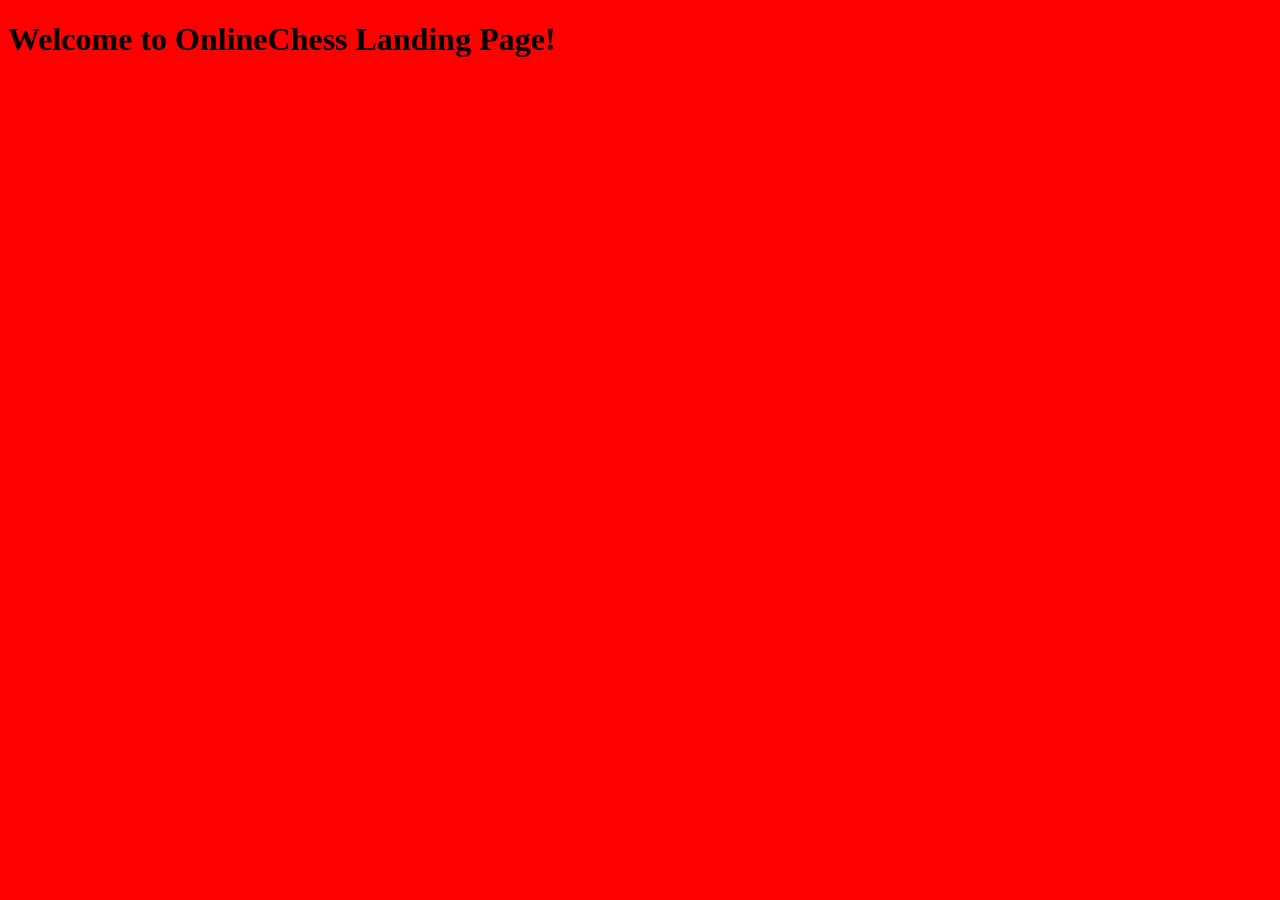
==== index.html @ 7da50767 "Created: landing-page branch" ====
<!DOCTYPE html>
<html lang="en">
  <head>
    <title></title>
    <meta charset="UTF-8">
    <meta name="viewport" content="width=device-width, initial-scale=1">
    <link href="styles/index.css" rel="stylesheet">
  </head>
  <body>
  
    <h1>Welcome to OnlineChess Landing Page!</h1>

  </body>
</html>
---- styles/index.css ----
* {
  background-color: red;
}
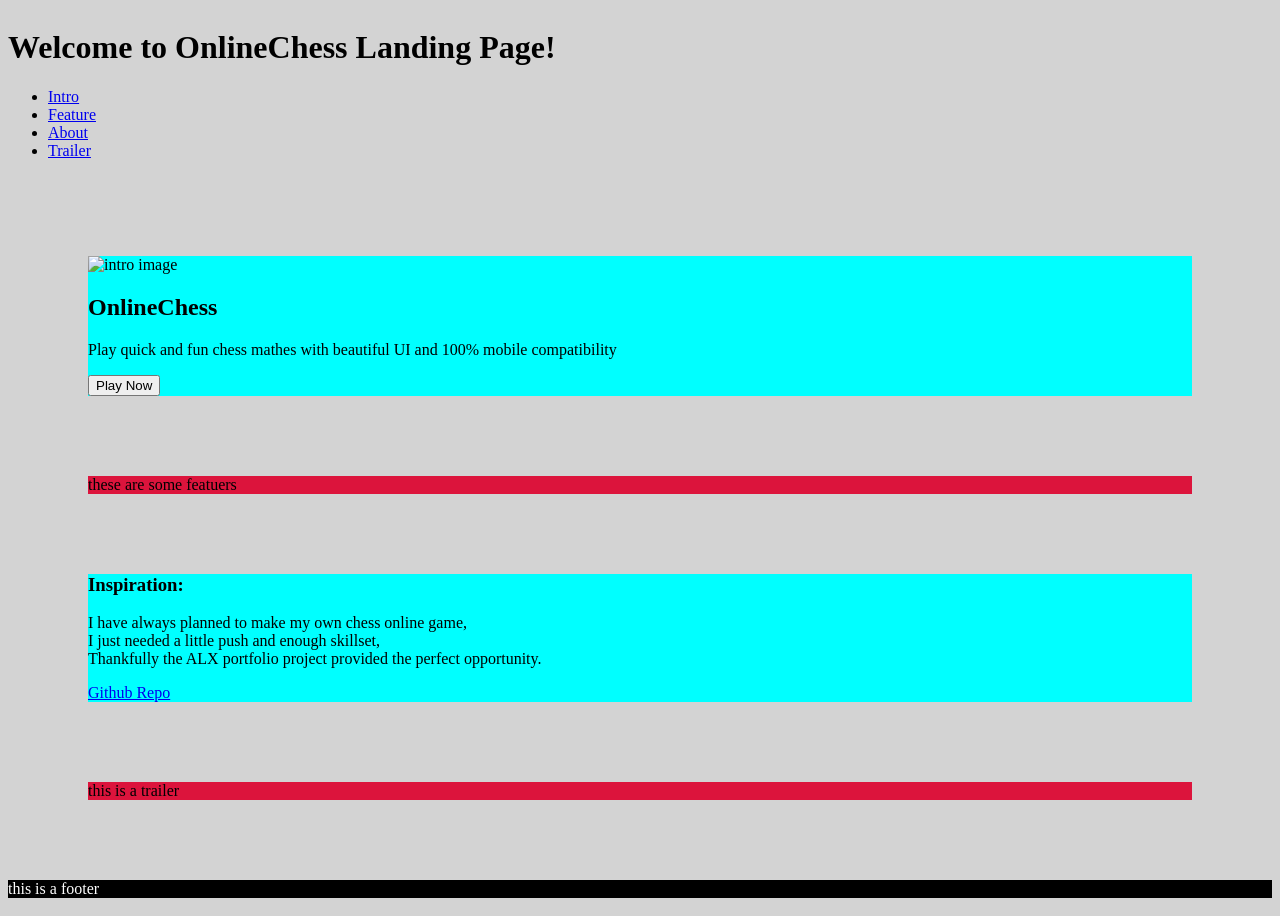
==== commit a1884a94: "Added: current progress" ====
--- a/index.html
+++ b/index.html
@@ -1,14 +1,63 @@
 <!DOCTYPE html>
 <html lang="en">
   <head>
-    <title></title>
+    <title>OnlineChess Page</title>
     <meta charset="UTF-8">
     <meta name="viewport" content="width=device-width, initial-scale=1">
     <link href="styles/index.css" rel="stylesheet">
   </head>
   <body>
   
-    <h1>Welcome to OnlineChess Landing Page!</h1>
+    <header>
+      <h1>Welcome to OnlineChess Landing Page!</h1>
+      <nav>
+        <ul>
+          <li>
+            <a href="#intro-section">Intro</a>
+          </li>
+          <li>
+            <a href="#feature-section">Feature</a>
+          </li>
+          <li>
+            <a href="#about-section">About</a>
+          </li>
+          <li>
+            <a href="#trailer-section">Trailer</a>
+          </li>
+        </ul>
+      </nav>
+    </header>
+
+    <main>
+      <section id="intro-section">
+        <img src="" alt="intro image">
+        <h1>OnlineChess</h1>
+        <p>Play quick and fun chess mathes with beautiful UI and 100% mobile compatibility</p>
+        <button>Play Now</button>
+      </section>
+
+      <section id="feature-section">
+        these are some featuers
+      </section>
+
+      <section id="about-section">
+        <h3>Inspiration:</h3>
+        <p>
+          I have always planned to make my own chess online game,<br>
+          I just needed a little push and enough skillset,<br>
+          Thankfully the ALX portfolio project provided the perfect opportunity.
+        </p>
+        <a href="https://github.com/Blxee/online-chess/">Github Repo</a>
+      </section>
+
+      <section id="trailer-section">
+        this is a trailer
+      </section>
+    </main>
+
+    <footer>
+      this is a footer
+    </footer>
 
   </body>
 </html>
--- a/styles/index.css
+++ b/styles/index.css
@@ -1,3 +1,25 @@
 * {
-  background-color: red;
+  box-sizing: border-box;
 }
+
+body {
+  display: flex;
+  flex-flow: column nowrap;
+  min-height: 100vh;
+  background-color: lightgrey;
+}
+
+main > section {
+  margin: 5rem;
+}
+main > section:nth-child(odd) {
+  background-color: cyan;
+}
+main > section:nth-child(even) {
+  background-color: crimson;
+}
+
+footer {
+  color: white;
+  background-color: black;
+}
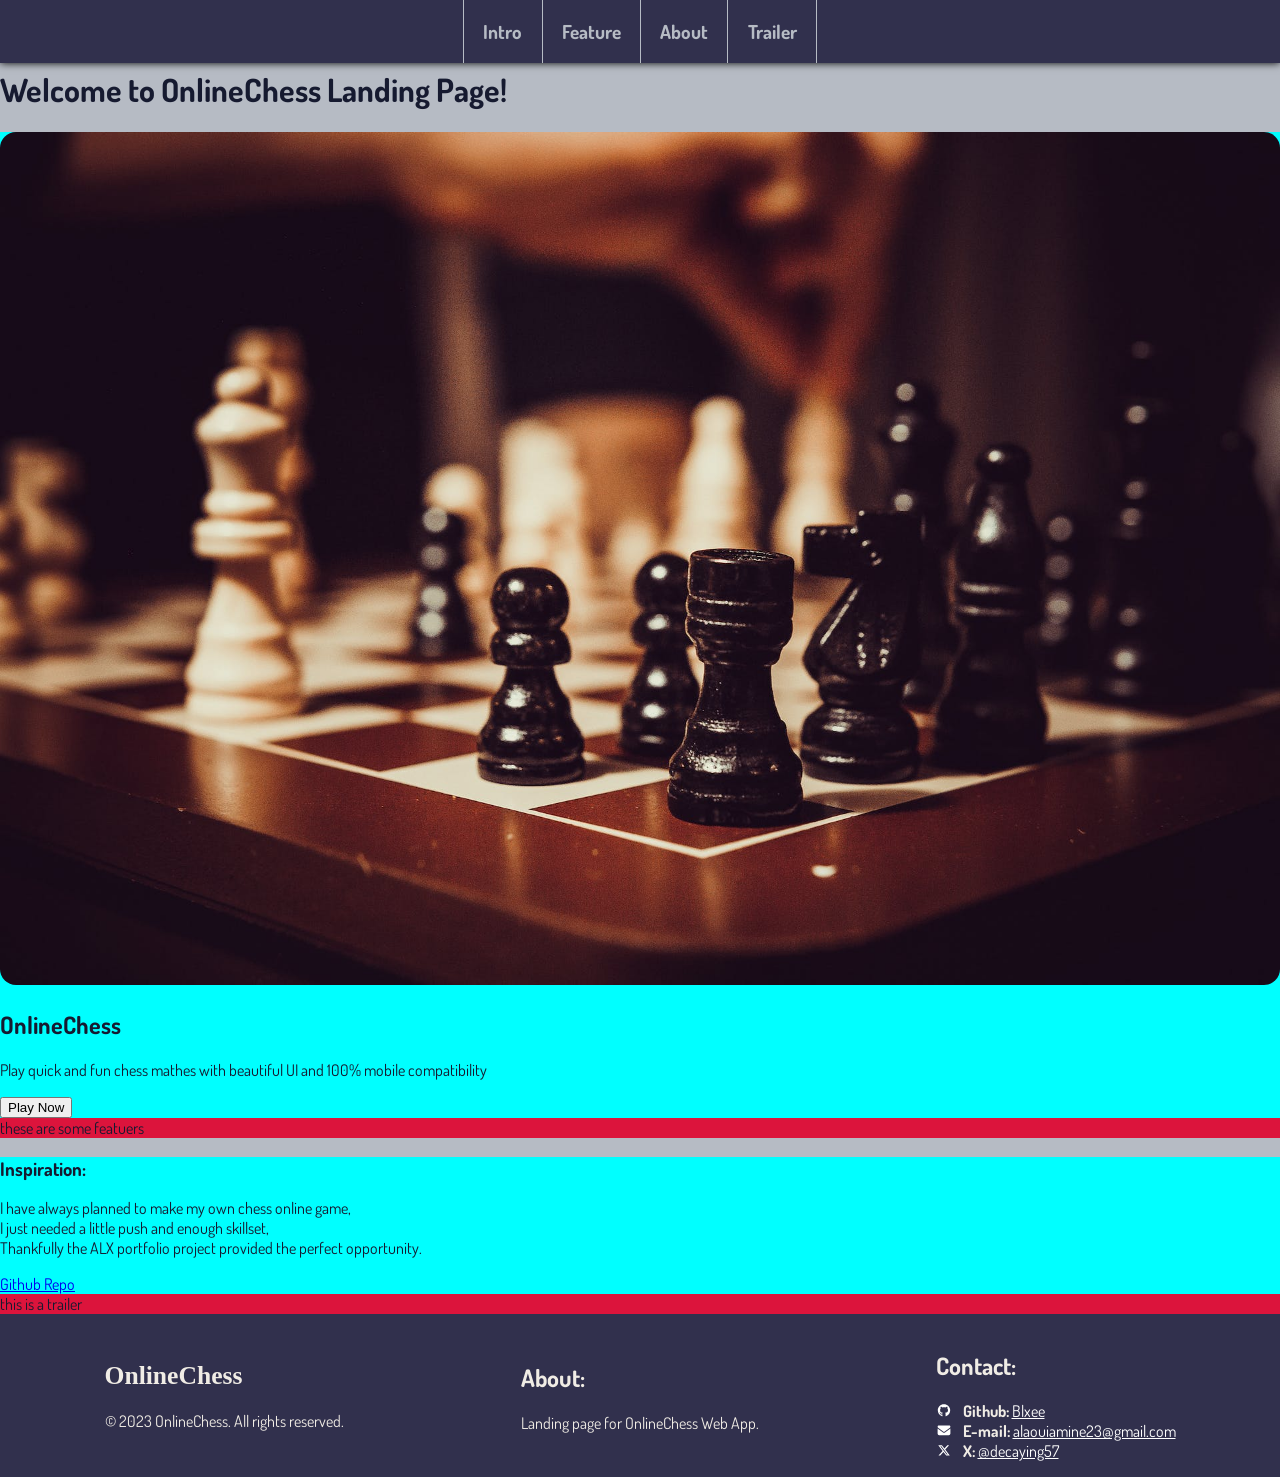
==== commit f26d4155: "Added: navbar and footer" ====
--- a/index.html
+++ b/index.html
@@ -5,6 +5,9 @@
     <meta charset="UTF-8">
     <meta name="viewport" content="width=device-width, initial-scale=1">
     <link href="styles/index.css" rel="stylesheet">
+    <link rel="preconnect" href="https://fonts.googleapis.com">
+    <link rel="preconnect" href="https://fonts.gstatic.com" crossorigin>
+    <link href="https://fonts.googleapis.com/css2?family=Dosis:wght@400;500;700&display=swap" rel="stylesheet">
   </head>
   <body>
   
@@ -30,7 +33,7 @@
 
     <main>
       <section id="intro-section">
-        <img src="" alt="intro image">
+        <img src="assets/chess_board_1.jpg" alt="intro image">
         <h1>OnlineChess</h1>
         <p>Play quick and fun chess mathes with beautiful UI and 100% mobile compatibility</p>
         <button>Play Now</button>
@@ -55,9 +58,40 @@
       </section>
     </main>
 
-    <footer>
-      this is a footer
+    <footer class="bg-dark">
+      <section>
+        <span>OnlineChess</span>
+        <br/><br/>
+        <div>© 2023 OnlineChess. All rights reserved.</div>
+      </section>
+      <section>
+        <h1>About:</h1>
+
+        <p>Landing page for OnlineChess Web App.</p>
+      </section>
+      <section>
+        <h1>Contact:</h1>
+
+        <div>
+          <svg xmlns="http://www.w3.org/2000/svg" height="1em" width="1em" viewBox="0 0 496 512"><!--!Font Awesome Free 6.5.1 by @fontawesome - https://fontawesome.com License - https://fontawesome.com/license/free Copyright 2023 Fonticons, Inc.--><path d="M165.9 397.4c0 2-2.3 3.6-5.2 3.6-3.3 .3-5.6-1.3-5.6-3.6 0-2 2.3-3.6 5.2-3.6 3-.3 5.6 1.3 5.6 3.6zm-31.1-4.5c-.7 2 1.3 4.3 4.3 4.9 2.6 1 5.6 0 6.2-2s-1.3-4.3-4.3-5.2c-2.6-.7-5.5 .3-6.2 2.3zm44.2-1.7c-2.9 .7-4.9 2.6-4.6 4.9 .3 2 2.9 3.3 5.9 2.6 2.9-.7 4.9-2.6 4.6-4.6-.3-1.9-3-3.2-5.9-2.9zM244.8 8C106.1 8 0 113.3 0 252c0 110.9 69.8 205.8 169.5 239.2 12.8 2.3 17.3-5.6 17.3-12.1 0-6.2-.3-40.4-.3-61.4 0 0-70 15-84.7-29.8 0 0-11.4-29.1-27.8-36.6 0 0-22.9-15.7 1.6-15.4 0 0 24.9 2 38.6 25.8 21.9 38.6 58.6 27.5 72.9 20.9 2.3-16 8.8-27.1 16-33.7-55.9-6.2-112.3-14.3-112.3-110.5 0-27.5 7.6-41.3 23.6-58.9-2.6-6.5-11.1-33.3 2.6-67.9 20.9-6.5 69 27 69 27 20-5.6 41.5-8.5 62.8-8.5s42.8 2.9 62.8 8.5c0 0 48.1-33.6 69-27 13.7 34.7 5.2 61.4 2.6 67.9 16 17.7 25.8 31.5 25.8 58.9 0 96.5-58.9 104.2-114.8 110.5 9.2 7.9 17 22.9 17 46.4 0 33.7-.3 75.4-.3 83.6 0 6.5 4.6 14.4 17.3 12.1C428.2 457.8 496 362.9 496 252 496 113.3 383.5 8 244.8 8zM97.2 352.9c-1.3 1-1 3.3 .7 5.2 1.6 1.6 3.9 2.3 5.2 1 1.3-1 1-3.3-.7-5.2-1.6-1.6-3.9-2.3-5.2-1zm-10.8-8.1c-.7 1.3 .3 2.9 2.3 3.9 1.6 1 3.6 .7 4.3-.7 .7-1.3-.3-2.9-2.3-3.9-2-.6-3.6-.3-4.3 .7zm32.4 35.6c-1.6 1.3-1 4.3 1.3 6.2 2.3 2.3 5.2 2.6 6.5 1 1.3-1.3 .7-4.3-1.3-6.2-2.2-2.3-5.2-2.6-6.5-1zm-11.4-14.7c-1.6 1-1.6 3.6 0 5.9 1.6 2.3 4.3 3.3 5.6 2.3 1.6-1.3 1.6-3.9 0-6.2-1.4-2.3-4-3.3-5.6-2z"/></svg>
+          <b>Github: </b>
+          <a href='https://github.com/Blxee'>Blxee</a>
+        </div>
+
+        <div>
+          <svg xmlns="http://www.w3.org/2000/svg" height="1em" width="1em" viewBox="0 0 512 512"><!--!Font Awesome Free 6.5.1 by @fontawesome - https://fontawesome.com License - https://fontawesome.com/license/free Copyright 2023 Fonticons, Inc.--><path d="M48 64C21.5 64 0 85.5 0 112c0 15.1 7.1 29.3 19.2 38.4L236.8 313.6c11.4 8.5 27 8.5 38.4 0L492.8 150.4c12.1-9.1 19.2-23.3 19.2-38.4c0-26.5-21.5-48-48-48H48zM0 176V384c0 35.3 28.7 64 64 64H448c35.3 0 64-28.7 64-64V176L294.4 339.2c-22.8 17.1-54 17.1-76.8 0L0 176z"/></svg>
+          <b>E-mail: </b>
+          <a href='mailto:alaouiamine23@@gmail.com'>alaouiamine23@gmail.com</a>
+        </div>
+
+        <div>
+          <svg xmlns="http://www.w3.org/2000/svg" height="1em" width="1em" viewBox="0 0 512 512"><!--!Font Awesome Free 6.5.1 by @fontawesome - https://fontawesome.com License - https://fontawesome.com/license/free Copyright 2023 Fonticons, Inc.--><path d="M389.2 48h70.6L305.6 224.2 487 464H345L233.7 318.6 106.5 464H35.8L200.7 275.5 26.8 48H172.4L272.9 180.9 389.2 48zM364.4 421.8h39.1L151.1 88h-42L364.4 421.8z"/></svg>
+          <b>X: </b>
+          <a href='https://twitter.com/decaying57'>@decaying57</a>
+        </div>
+      </section>
     </footer>
+
 
   </body>
 </html>
--- a/styles/index.css
+++ b/styles/index.css
@@ -3,14 +3,62 @@
 }
 
 body {
+  position: relative;
   display: flex;
   flex-flow: column nowrap;
   min-height: 100vh;
-  background-color: lightgrey;
+  margin: 0px;
+  margin-top: 3rem;
+  font-family: 'Dosis', sans-serif;
+  color: #161A30;
+  background-color: #B6BBC4;
+}
+
+header > nav {
+  position: fixed;
+  top: 0%;
+  right: 0%;
+  width: 100%;
+  user-select: none;
+  color: #B6BBC4;
+  background-color: #31304D;
+  box-shadow: 0px 0px 0.5rem black;
+}
+header a, header a:visited {
+  color: #B6BBC4;
+  text-decoration: none;
+}
+header ul {
+  display: flex;
+  list-style: none;
+  padding: 0px;
+  margin: 0px;
+  flex-flow: row wrap;
+  justify-content: center;
+}
+header li {
+  position: relative;
+  padding: 1em 1em;
+  font-size: 1.2rem;
+  font-weight: 700;
+  border-left: 0.1em solid #B6BBC4;
+}
+header li:last-child {
+  border-right: 0.1em solid #B6BBC4;
+}
+header li:hover {
+  background-color: #161A30;
+}
+
+#intro-section > img {
+  width: 100%;
+  border-radius: 1rem;
+}
+
+main {
 }
 
 main > section {
-  margin: 5rem;
 }
 main > section:nth-child(odd) {
   background-color: cyan;
@@ -20,6 +68,35 @@
 }
 
 footer {
+  display: flex;
+  flex-direction: row;
+  justify-content: space-around;
+  align-items: center;
+  width: 100%;
+  padding: 1rem;
+  color: #F0ECE5;
+  background-color: #31304D;
+}
+footer span {
+  font-size: 1.6em;
+  font-weight: bolder;
+  font-family: 'Dancing Script', cursive;
+}
+footer svg {
+  fill: white;
+  height: 0.8em;
+  aspect-ratio: 1/1;
+  margin-right: 0.5em;;
+}
+footer a, footer a:visited {
   color: white;
-  background-color: black;
 }
+@media(width <= 40rem) {
+  footer {
+    flex-direction: column;
+    align-items: flex-start;
+  }
+  footer section {
+    margin-left: 20%;
+  }
+}
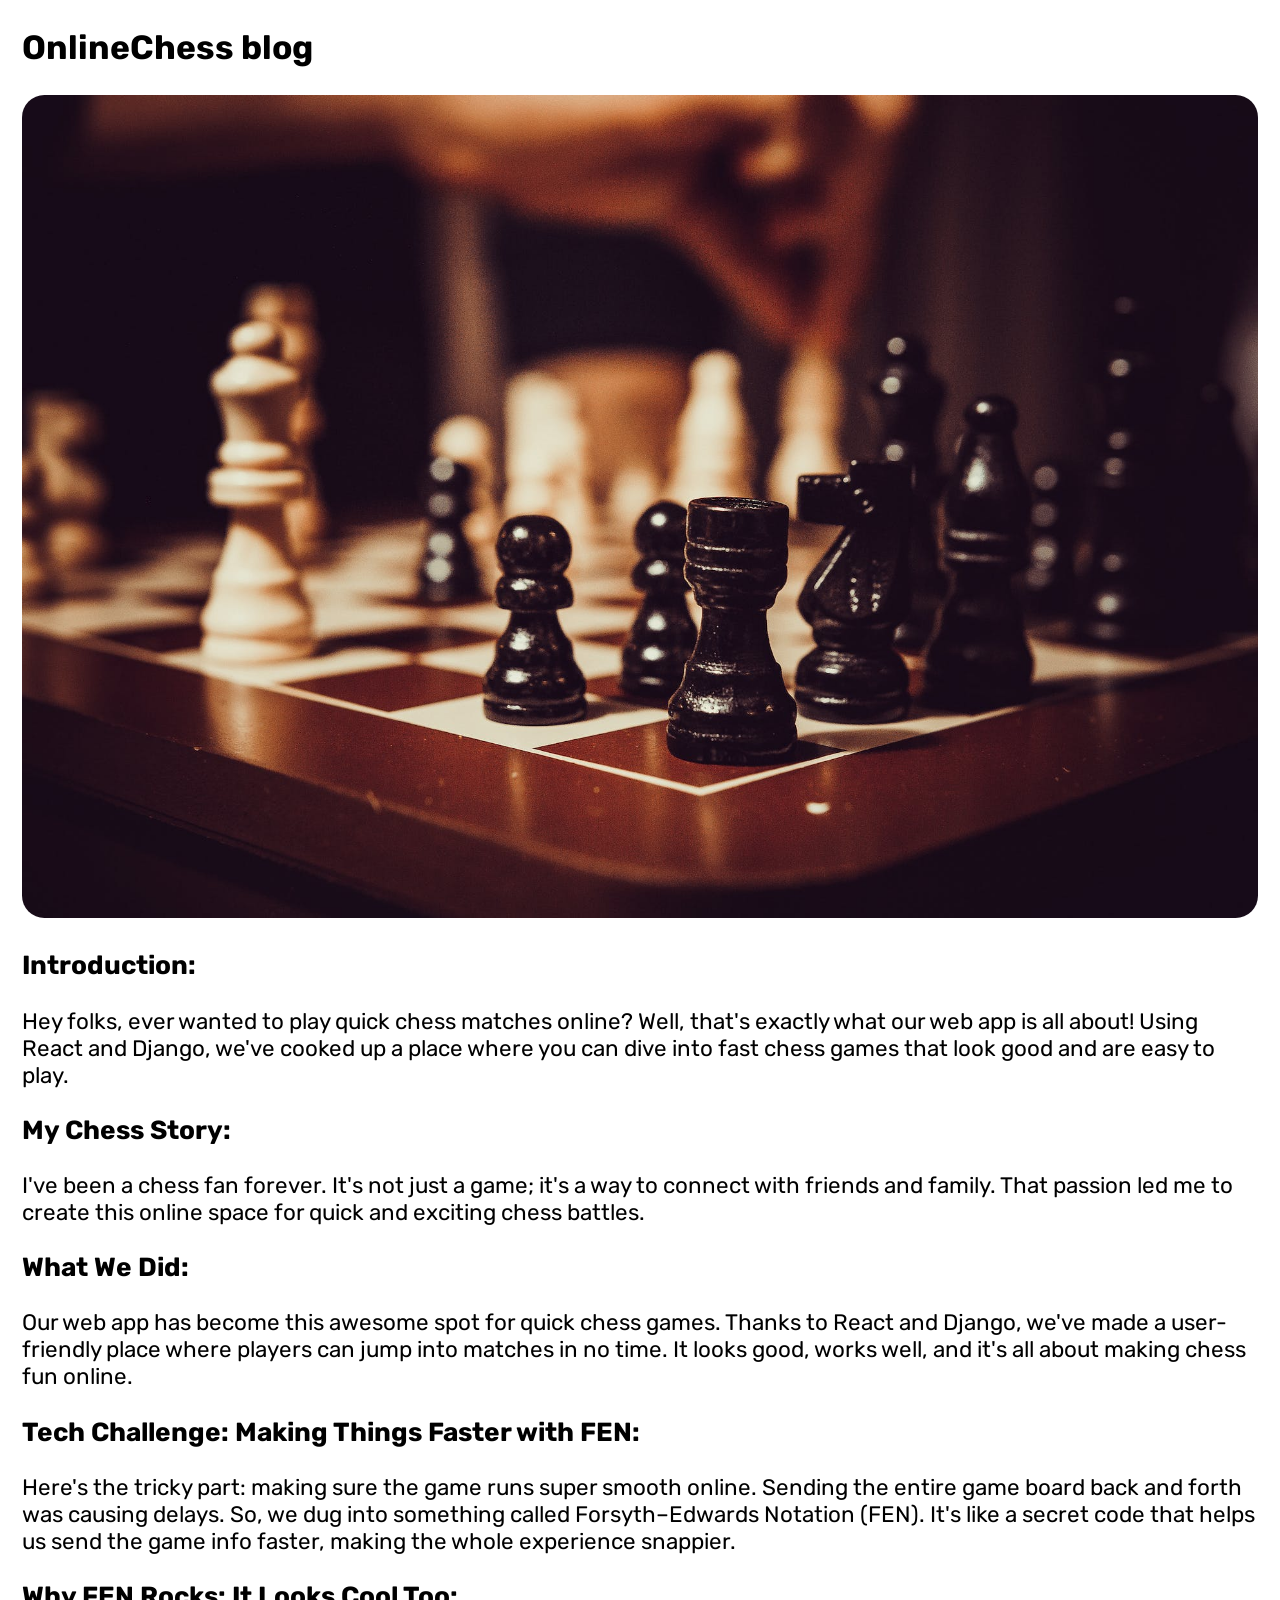
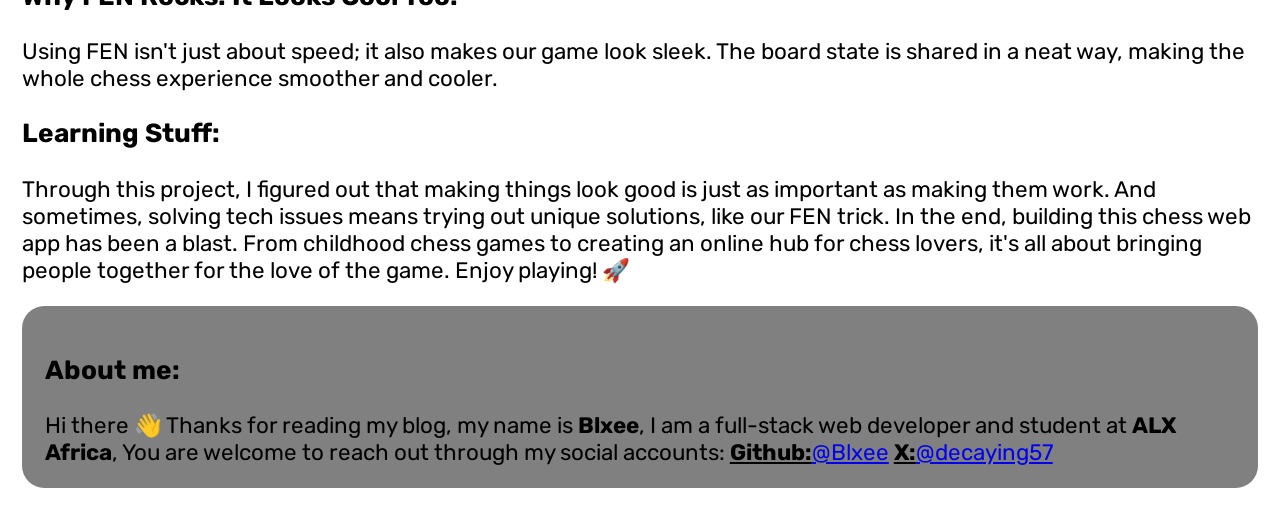
==== commit 3c422a30: "Added: the blog for OnlineChess" ====
--- a/index.html
+++ b/index.html
@@ -1,97 +1,55 @@
 <!DOCTYPE html>
 <html lang="en">
   <head>
-    <title>OnlineChess Page</title>
+    <title></title>
     <meta charset="UTF-8">
     <meta name="viewport" content="width=device-width, initial-scale=1">
-    <link href="styles/index.css" rel="stylesheet">
+    <link href="style.css" rel="stylesheet" type="text/css">
     <link rel="preconnect" href="https://fonts.googleapis.com">
     <link rel="preconnect" href="https://fonts.gstatic.com" crossorigin>
-    <link href="https://fonts.googleapis.com/css2?family=Dosis:wght@400;500;700&display=swap" rel="stylesheet">
+    <link href="https://fonts.googleapis.com/css2?family=Rubik:ital,wght@0,400;0,500;0,700;1,400;1,700&display=swap" rel="stylesheet">
   </head>
   <body>
+
+    <h2>OnlineChess blog</h2>
+
+    <img id="chess-board" src="assets/chess_board_1.jpg" alt="chess board">
+
+    <h3>Introduction:</h3>
+
+    Hey folks, ever wanted to play quick chess matches online? Well, that's exactly what our web app is all about! Using React and Django, we've cooked up a place where you can dive into fast chess games that look good and are easy to play.
+
+    <h3>My Chess Story:</h3>
+
+    I've been a chess fan forever. It's not just a game; it's a way to connect with friends and family. That passion led me to create this online space for quick and exciting chess battles.
+
+    <h3>What We Did:</h3>
+
+    Our web app has become this awesome spot for quick chess games. Thanks to React and Django, we've made a user-friendly place where players can jump into matches in no time. It looks good, works well, and it's all about making chess fun online.
+
+    <h3>Tech Challenge: Making Things Faster with FEN:</h3>
+
+    Here's the tricky part: making sure the game runs super smooth online. Sending the entire game board back and forth was causing delays. So, we dug into something called Forsyth–Edwards Notation (FEN). It's like a secret code that helps us send the game info faster, making the whole experience snappier.
+
+    <h3>Why FEN Rocks: It Looks Cool Too:</h3>
+
+    Using FEN isn't just about speed; it also makes our game look sleek. The board state is shared in a neat way, making the whole chess experience smoother and cooler.
+
+    <h3>Learning Stuff:</h3>
+
+    Through this project, I figured out that making things look good is just as important as making them work. And sometimes, solving tech issues means trying out unique solutions, like our FEN trick.
+
+    In the end, building this chess web app has been a blast. From childhood chess games to creating an online hub for chess lovers, it's all about bringing people together for the love of the game. Enjoy playing! 🚀
+
+    <div class="card">
+      <h3>About me:</h3>
+      Hi there 👋
+      Thanks for reading my blog, my name is <strong>Blxee</strong>,
+      I am a full-stack web developer and student at <strong>ALX Africa</strong>,
+      You are welcome to reach out through my social accounts:
+      <b><u>Github:</u></b><a href="https://github.com/Blxee">@Blxee</a>
+      <b><u>X:</u></b><a href="https://twitter.com/decaying57">@decaying57</a>
+    </div>
   
-    <header>
-      <h1>Welcome to OnlineChess Landing Page!</h1>
-      <nav>
-        <ul>
-          <li>
-            <a href="#intro-section">Intro</a>
-          </li>
-          <li>
-            <a href="#feature-section">Feature</a>
-          </li>
-          <li>
-            <a href="#about-section">About</a>
-          </li>
-          <li>
-            <a href="#trailer-section">Trailer</a>
-          </li>
-        </ul>
-      </nav>
-    </header>
-
-    <main>
-      <section id="intro-section">
-        <img src="assets/chess_board_1.jpg" alt="intro image">
-        <h1>OnlineChess</h1>
-        <p>Play quick and fun chess mathes with beautiful UI and 100% mobile compatibility</p>
-        <button>Play Now</button>
-      </section>
-
-      <section id="feature-section">
-        these are some featuers
-      </section>
-
-      <section id="about-section">
-        <h3>Inspiration:</h3>
-        <p>
-          I have always planned to make my own chess online game,<br>
-          I just needed a little push and enough skillset,<br>
-          Thankfully the ALX portfolio project provided the perfect opportunity.
-        </p>
-        <a href="https://github.com/Blxee/online-chess/">Github Repo</a>
-      </section>
-
-      <section id="trailer-section">
-        this is a trailer
-      </section>
-    </main>
-
-    <footer class="bg-dark">
-      <section>
-        <span>OnlineChess</span>
-        <br/><br/>
-        <div>© 2023 OnlineChess. All rights reserved.</div>
-      </section>
-      <section>
-        <h1>About:</h1>
-
-        <p>Landing page for OnlineChess Web App.</p>
-      </section>
-      <section>
-        <h1>Contact:</h1>
-
-        <div>
-          <svg xmlns="http://www.w3.org/2000/svg" height="1em" width="1em" viewBox="0 0 496 512"><!--!Font Awesome Free 6.5.1 by @fontawesome - https://fontawesome.com License - https://fontawesome.com/license/free Copyright 2023 Fonticons, Inc.--><path d="M165.9 397.4c0 2-2.3 3.6-5.2 3.6-3.3 .3-5.6-1.3-5.6-3.6 0-2 2.3-3.6 5.2-3.6 3-.3 5.6 1.3 5.6 3.6zm-31.1-4.5c-.7 2 1.3 4.3 4.3 4.9 2.6 1 5.6 0 6.2-2s-1.3-4.3-4.3-5.2c-2.6-.7-5.5 .3-6.2 2.3zm44.2-1.7c-2.9 .7-4.9 2.6-4.6 4.9 .3 2 2.9 3.3 5.9 2.6 2.9-.7 4.9-2.6 4.6-4.6-.3-1.9-3-3.2-5.9-2.9zM244.8 8C106.1 8 0 113.3 0 252c0 110.9 69.8 205.8 169.5 239.2 12.8 2.3 17.3-5.6 17.3-12.1 0-6.2-.3-40.4-.3-61.4 0 0-70 15-84.7-29.8 0 0-11.4-29.1-27.8-36.6 0 0-22.9-15.7 1.6-15.4 0 0 24.9 2 38.6 25.8 21.9 38.6 58.6 27.5 72.9 20.9 2.3-16 8.8-27.1 16-33.7-55.9-6.2-112.3-14.3-112.3-110.5 0-27.5 7.6-41.3 23.6-58.9-2.6-6.5-11.1-33.3 2.6-67.9 20.9-6.5 69 27 69 27 20-5.6 41.5-8.5 62.8-8.5s42.8 2.9 62.8 8.5c0 0 48.1-33.6 69-27 13.7 34.7 5.2 61.4 2.6 67.9 16 17.7 25.8 31.5 25.8 58.9 0 96.5-58.9 104.2-114.8 110.5 9.2 7.9 17 22.9 17 46.4 0 33.7-.3 75.4-.3 83.6 0 6.5 4.6 14.4 17.3 12.1C428.2 457.8 496 362.9 496 252 496 113.3 383.5 8 244.8 8zM97.2 352.9c-1.3 1-1 3.3 .7 5.2 1.6 1.6 3.9 2.3 5.2 1 1.3-1 1-3.3-.7-5.2-1.6-1.6-3.9-2.3-5.2-1zm-10.8-8.1c-.7 1.3 .3 2.9 2.3 3.9 1.6 1 3.6 .7 4.3-.7 .7-1.3-.3-2.9-2.3-3.9-2-.6-3.6-.3-4.3 .7zm32.4 35.6c-1.6 1.3-1 4.3 1.3 6.2 2.3 2.3 5.2 2.6 6.5 1 1.3-1.3 .7-4.3-1.3-6.2-2.2-2.3-5.2-2.6-6.5-1zm-11.4-14.7c-1.6 1-1.6 3.6 0 5.9 1.6 2.3 4.3 3.3 5.6 2.3 1.6-1.3 1.6-3.9 0-6.2-1.4-2.3-4-3.3-5.6-2z"/></svg>
-          <b>Github: </b>
-          <a href='https://github.com/Blxee'>Blxee</a>
-        </div>
-
-        <div>
-          <svg xmlns="http://www.w3.org/2000/svg" height="1em" width="1em" viewBox="0 0 512 512"><!--!Font Awesome Free 6.5.1 by @fontawesome - https://fontawesome.com License - https://fontawesome.com/license/free Copyright 2023 Fonticons, Inc.--><path d="M48 64C21.5 64 0 85.5 0 112c0 15.1 7.1 29.3 19.2 38.4L236.8 313.6c11.4 8.5 27 8.5 38.4 0L492.8 150.4c12.1-9.1 19.2-23.3 19.2-38.4c0-26.5-21.5-48-48-48H48zM0 176V384c0 35.3 28.7 64 64 64H448c35.3 0 64-28.7 64-64V176L294.4 339.2c-22.8 17.1-54 17.1-76.8 0L0 176z"/></svg>
-          <b>E-mail: </b>
-          <a href='mailto:alaouiamine23@@gmail.com'>alaouiamine23@gmail.com</a>
-        </div>
-
-        <div>
-          <svg xmlns="http://www.w3.org/2000/svg" height="1em" width="1em" viewBox="0 0 512 512"><!--!Font Awesome Free 6.5.1 by @fontawesome - https://fontawesome.com License - https://fontawesome.com/license/free Copyright 2023 Fonticons, Inc.--><path d="M389.2 48h70.6L305.6 224.2 487 464H345L233.7 318.6 106.5 464H35.8L200.7 275.5 26.8 48H172.4L272.9 180.9 389.2 48zM364.4 421.8h39.1L151.1 88h-42L364.4 421.8z"/></svg>
-          <b>X: </b>
-          <a href='https://twitter.com/decaying57'>@decaying57</a>
-        </div>
-      </section>
-    </footer>
-
-
   </body>
 </html>
--- a/style.css
+++ b/style.css
@@ -0,0 +1,22 @@
+* {
+  box-sizing: border-box;
+}
+
+body {
+  font-family: 'Rubik', sans-serif;
+  font-size: 1.4em;
+  margin: 1em;
+}
+
+#chess-board {
+  max-width: 100%;
+  border-radius: 1em;
+}
+
+.card {
+  background-color: gray;
+  max-width: 100%;
+  border-radius: 1em;
+  padding: 1em;
+  margin-top: 1em;
+}
